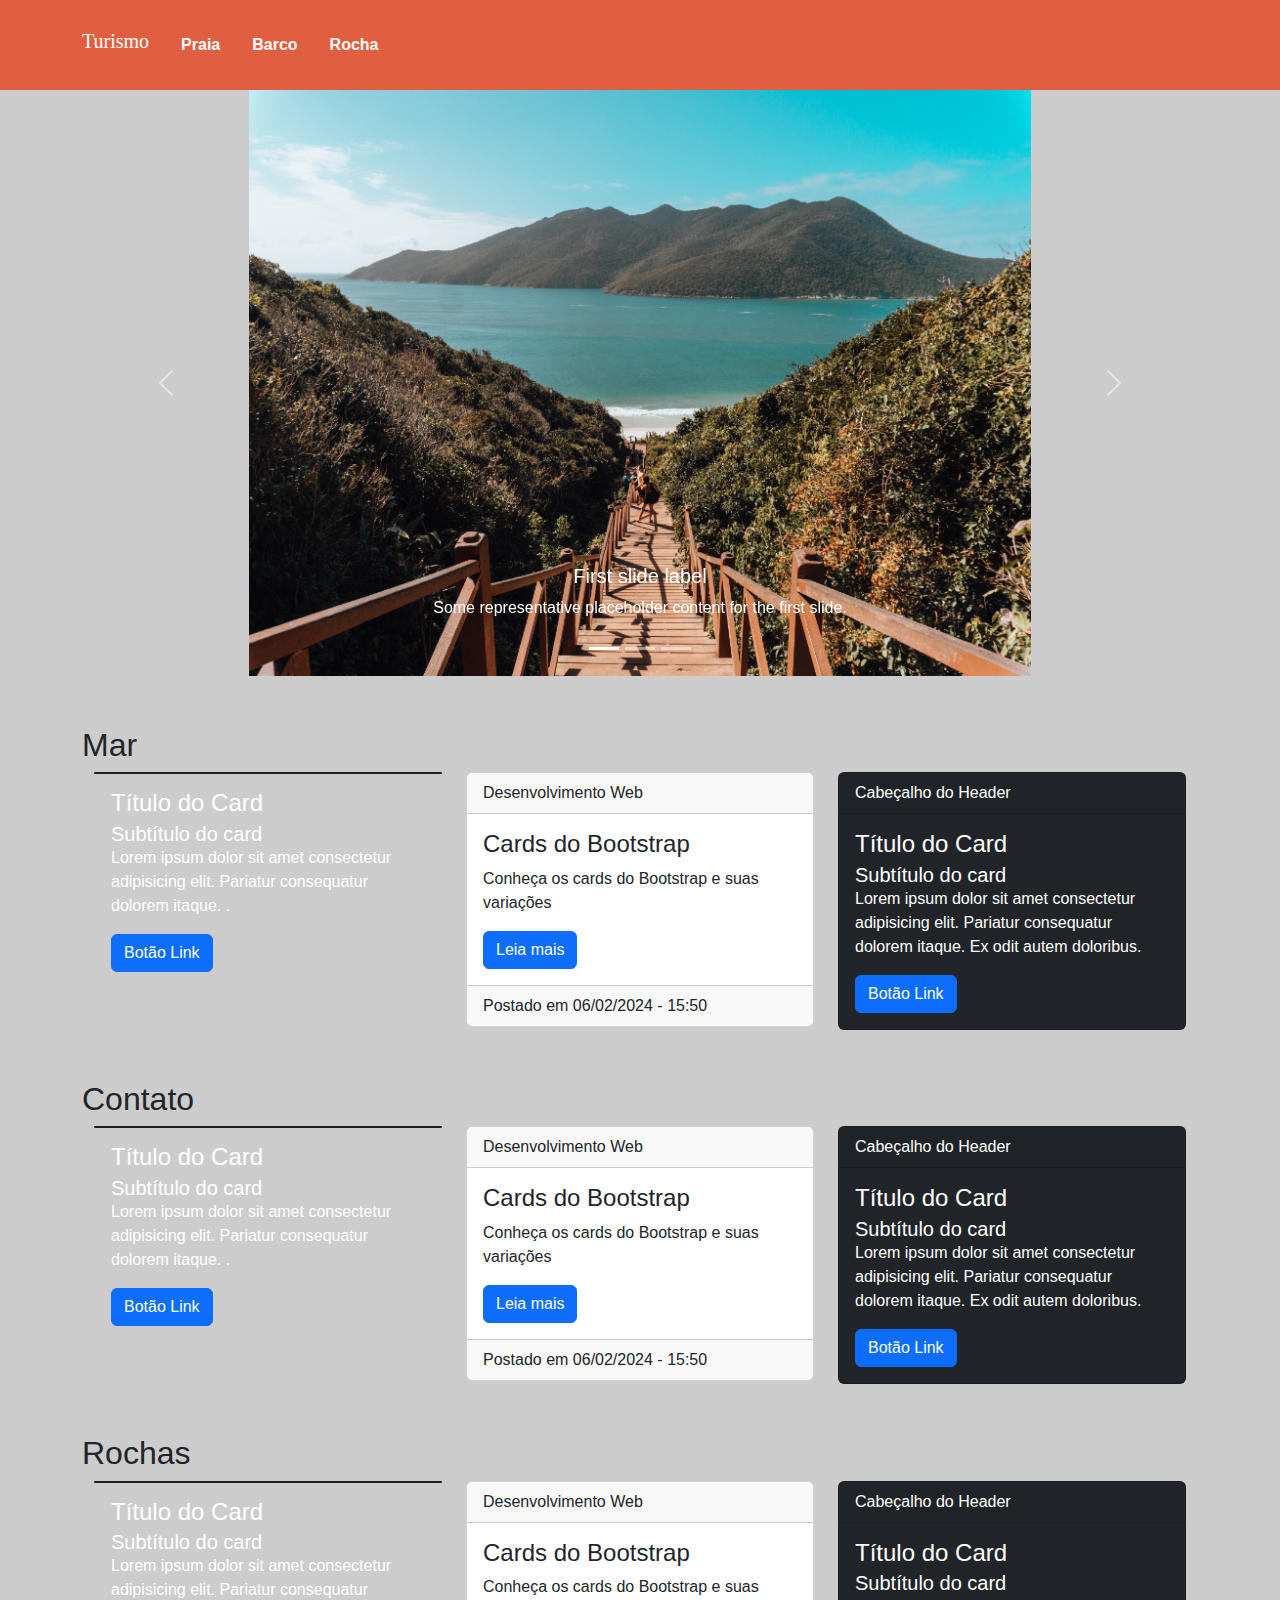
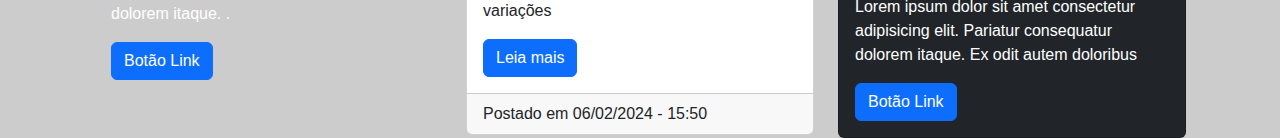
==== Mod_13_Work.html @ 32439004 "4" ====
<!doctype html>
<html lang="pt-br">
    <head>
        <meta charset="utf-8">
        <meta name="viewport" content="width=device-width, initial-scale=1">
        <title>Bootstrap demo</title>
        <link href="https://cdn.jsdelivr.net/npm/bootstrap@5.3.2/dist/css/bootstrap.min.css" rel="stylesheet">
        <link rel="stylesheet" href="https://cdn.jsdelivr.net/npm/bootstrap-icons@1.3.0/font/bootstrap-icons.css">

        <link rel="stylesheet" href="main.css">
        

        <style>
        
        body{            
            background-color: #ccc;
        }
        section{
          padding-top: 50px;
          height: auto
        }
        .img-fluid {
              max-width: 70%;
              height: auto;
              align-items: center
        }
        .navbar {
            background-color: #e15f41;
        }
        .nav .nav-link.active{
            background-color: #fff;
            color:#e15f41;
        }
        .nav-link, .navbar-brand, .navbar-brand:hover{
            color: #fff;
        }
        .navbar-brand{
            font-family: Pacifico, cursive;
        }

        </style>
    </head>
    <body>
        <!-- Navbar -->
        <header class="navbar navbar-expand-lg sticky-top p-4">
            <div class="container">
                <h1 class="navbar-brand">Turismo</h1>
                <button class="navbar-toggler" alt="#" type="button" data-bs-toggle="collapse" data-bs-target="#menu-navegacao">R<span class="navbar-toggler-icon">
                </span></button>
                <nav class="navbar-collapse collapse" id="menu-navegacao">
                    <ul class="nav nav-pills d-block d-md-flex">
                        <li class="nav-item fw-bold">
                            <a class="nav-link" href="#praia">Praia</a>
                        </li>
                        <li class="nav-item fw-bold">
                            <a class="nav-link" href="#barco">Barco</a>
                        </li>
                        <li class="nav-item fw-bold">
                            <a class="nav-link" href="#rocha">Rocha</a>
                        </li>
                    </ul>
                </nav>
            </div>    
        </header>
        
        <!-- carousel -->
        <div class="container">
            <div id="carouselExampleCaptions" class="carousel slide">
                <div class="carousel-indicators">
                  <button type="button" data-bs-target="#carouselExampleCaptions" data-bs-slide-to="0" class="active" aria-current="true" aria-label="Slide 1"></button>
                  <button type="button" data-bs-target="#carouselExampleCaptions" data-bs-slide-to="1" aria-label="Slide 2"></button>
                  <button type="button" data-bs-target="#carouselExampleCaptions" data-bs-slide-to="2" aria-label="Slide 3"></button>
                </div>
                <div class="carousel-inner">
                  <div class="carousel-item active">
                    <img src="./image/800x600_praia.jpg" class="d-block w-100 img-fluid mx-auto" alt="">
                    <div class="carousel-caption d-none d-md-block">
                      <h5>First slide label</h5>
                      <p>Some representative placeholder content for the first slide.</p>
                    </div>
                  </div>
                  <div class="carousel-item">
                    <img src="./image/800x600_boat.jpg" alt="#" class="d-block w-100 img-fluid mx-auto">
                    <div class="carousel-caption d-none d-md-block">
                      <h5>Second slide label</h5>
                      <p>Some representative placeholder content for the second slide.</p>
                    </div>
                  </div>
                  <div class="carousel-item">
                    <img src="./image/800x600_rock.jpg" class="d-block w-100 img-fluid mx-auto" alt="">
                    <div class="carousel-caption d-none d-md-block">
                      <h5>Third slide label</h5>
                      <p>Some representative placeholder content for the third slide.</p>
                    </div>
                  </div>
                </div>
                <button class="carousel-control-prev" type="button" data-bs-target="#carouselExampleCaptions" data-bs-slide="prev">
                  <span class="carousel-control-prev-icon" aria-hidden="true"></span>
                  <span class="visually-hidden">Previous</span>
                </button>
                <button class="carousel-control-next" type="button" data-bs-target="#carouselExampleCaptions" data-bs-slide="next">
                  <span class="carousel-control-next-icon" aria-hidden="true"></span>
                  <span class="visually-hidden">Next</span>
                </button>
              </div>
              
              <!-- cartoes -->
              <section id="praia">
                <h2>Mar</h2>
                <div class="container">
                  <div class="row">
                      <div class="col-lg-4 col-md-6 col-sm-12">
                          <article class="card text-bg-dark">
                              <img src="https://cdn.pixabay.com/photo/2017/10/12/18/09/venice-2845272_960_720.jpg" alt="">
                              <div class="card-img-overlay">
                                  <header><h4 class="card-title"> Título do Card</h4></header>                        
                                  <h5 class="card-subtitle">
                                      Subtítulo do card
                                  </h5>
                                  <p class="card-text">Lorem ipsum dolor sit amet consectetur adipisicing elit. Pariatur consequatur dolorem itaque. .</p>
                                  <a  href="#" class="btn btn-primary">Botão Link</a>
                              </div>                    
                          </article>               
                      </div>
                      <div class="col-lg-4 col-md-6 col-sm-12">
                          <article class="card">
                              <header class="card-header">
                                  Desenvolvimento Web
                              </header>
                              <img src="https://via.placeholder.com/100x100" alt="">
                              <div class="card-body">
                                  <h4 class="card-title"> Cards do Bootstrap</h4>
                                  <p class="card-text">Conheça os cards do Bootstrap e suas variações</p>
                                  <a  href="#" class="btn btn-primary">Leia mais</a>
                              </div>
                              <footer class="card-footer">
                                  Postado em <time>06/02/2024 - 15:50</time>
                              </footer>                  
                          </article>               
                      </div>
                      <div class="col-lg-4 col-md-6 col-sm-12">
                          <div class="card text-bg-dark" >
                              <div class="card-header">
                                  Cabeçalho do Header
                              </div>
                              <img src="https://via.placeholder.com/100x100" alt="">
                              <div class="card-body">
                                  <h4 class="card-title"> Título do Card</h4>
                                  <h5 class="card-subtitle">
                                      Subtítulo do card
                                  </h5>
                                  <p class="card-text">Lorem ipsum dolor sit amet consectetur adipisicing elit. Pariatur consequatur dolorem itaque. Ex odit autem doloribus.</p>
                                  <a  href="#" class="btn btn-primary">Botão Link</a>
                              </div>                    
                          </div>               
                      </div>
                      
                  </div>
              </div>
            </section>
            <section id="barco">
                <h2>Contato</h2>
                <div class="container">
                  <div class="row">
                      <div class="col-lg-4 col-md-6 col-sm-12">
                          <article class="card text-bg-dark">
                              <img src="https://cdn.pixabay.com/photo/2017/10/12/18/09/venice-2845272_960_720.jpg" alt="">
                              <div class="card-img-overlay">
                                  <header><h4 class="card-title"> Título do Card</h4></header>                        
                                  <h5 class="card-subtitle">
                                      Subtítulo do card
                                  </h5>
                                  <p class="card-text">Lorem ipsum dolor sit amet consectetur adipisicing elit. Pariatur consequatur dolorem itaque. .</p>
                                  <a  href="#" class="btn btn-primary">Botão Link</a>
                              </div>                    
                          </article>               
                      </div>
                      <div class="col-lg-4 col-md-6 col-sm-12">
                          <article class="card">
                              <header class="card-header">
                                  Desenvolvimento Web
                              </header>
                              <img src="https://via.placeholder.com/100x100" alt="">
                              <div class="card-body">
                                  <h4 class="card-title"> Cards do Bootstrap</h4>
                                  <p class="card-text">Conheça os cards do Bootstrap e suas variações</p>
                                  <a  href="#" class="btn btn-primary">Leia mais</a>
                              </div>
                              <footer class="card-footer">
                                  Postado em <time>06/02/2024 - 15:50</time>
                              </footer>                  
                          </article>               
                      </div>
                      <div class="col-lg-4 col-md-6 col-sm-12">
                          <div class="card text-bg-dark" >
                              <div class="card-header">
                                  Cabeçalho do Header
                              </div>
                              <img src="https://via.placeholder.com/100x100" alt="">
                              <div class="card-body">
                                  <h4 class="card-title"> Título do Card</h4>
                                  <h5 class="card-subtitle">
                                      Subtítulo do card
                                  </h5>
                                  <p class="card-text">Lorem ipsum dolor sit amet consectetur adipisicing elit. Pariatur consequatur dolorem itaque. Ex odit autem doloribus.</p>
                                  <a  href="#" class="btn btn-primary">Botão Link</a>
                              </div>                    
                          </div>               
                      </div>
                      
                  </div>
              </div>
            </section>
            <section id="rochas">
              <h2>Rochas</h2>
              <div class="container">
                <div class="row">
                    <div class="col-lg-4 col-md-6 col-sm-12">
                        <article class="card text-bg-dark">
                            <img src="https://cdn.pixabay.com/photo/2017/10/12/18/09/venice-2845272_960_720.jpg" alt="">
                            <div class="card-img-overlay">
                                <header><h4 class="card-title"> Título do Card</h4></header>                        
                                <h5 class="card-subtitle">
                                    Subtítulo do card
                                </h5>
                                <p class="card-text">Lorem ipsum dolor sit amet consectetur adipisicing elit. Pariatur consequatur dolorem itaque. .</p>
                                <a  href="#" class="btn btn-primary">Botão Link</a>
                            </div>                    
                        </article>               
                    </div>
                    <div class="col-lg-4 col-md-6 col-sm-12">
                        <article class="card">
                            <header class="card-header">
                                Desenvolvimento Web
                            </header>
                            <img src="https://via.placeholder.com/100x100" alt="">
                            <div class="card-body">
                                <h4 class="card-title"> Cards do Bootstrap</h4>
                                <p class="card-text">Conheça os cards do Bootstrap e suas variações</p>
                                <a  href="#" class="btn btn-primary">Leia mais</a>
                            </div>
                            <footer class="card-footer">
                                Postado em <time>06/02/2024 - 15:50</time>
                            </footer>                  
                        </article>               
                    </div>
                    <div class="col-lg-4 col-md-6 col-sm-12">
                        <div class="card text-bg-dark" >
                            <div class="card-header">
                                Cabeçalho do Header
                            </div>
                            <img src="https://via.placeholder.com/100x100" alt="">
                            <div class="card-body">
                                <h4 class="card-title"> Título do Card</h4>
                                <h5 class="card-subtitle">
                                    Subtítulo do card
                                </h5>
                                <p class="card-text">Lorem ipsum dolor sit amet consectetur adipisicing elit. Pariatur consequatur dolorem itaque. Ex odit autem doloribus </p>
                                <a  href="#" class="btn btn-primary">Botão Link</a>
                            </div>                    
                        </div>               
                    </div>
                    
                </div>
            </div>
          </section>

        
        <script src="https://cdn.jsdelivr.net/npm/bootstrap@5.3.2/dist/js/bootstrap.bundle.min.js"></script>
  </body>
</html>
---- main.css ----
body{
    font-family: Roboto, sans-serif;
  }
  
  .navbar {
    background-color: #e15f41 ;
  }
  .nav .nav-link.active{
    background-color: #fff;
    color:#e15f41
  }
  .nav-link, .navbar-brand, .navbar-brand:hover{
    color: #fff;
  }
  .navbar-brand{
    font-family: Pacifico, cursive;
  }
  
  @media (min-width: 641px) and (max-width: 1023px) {
      .container {
        max-width: 768px; /* Ajusta a largura do container */
      }
      
      .row {
        display: flex;
        flex-wrap: wrap;
      }
      
      .col-md-6 {
        flex: 0 1 50%;
      }
    }
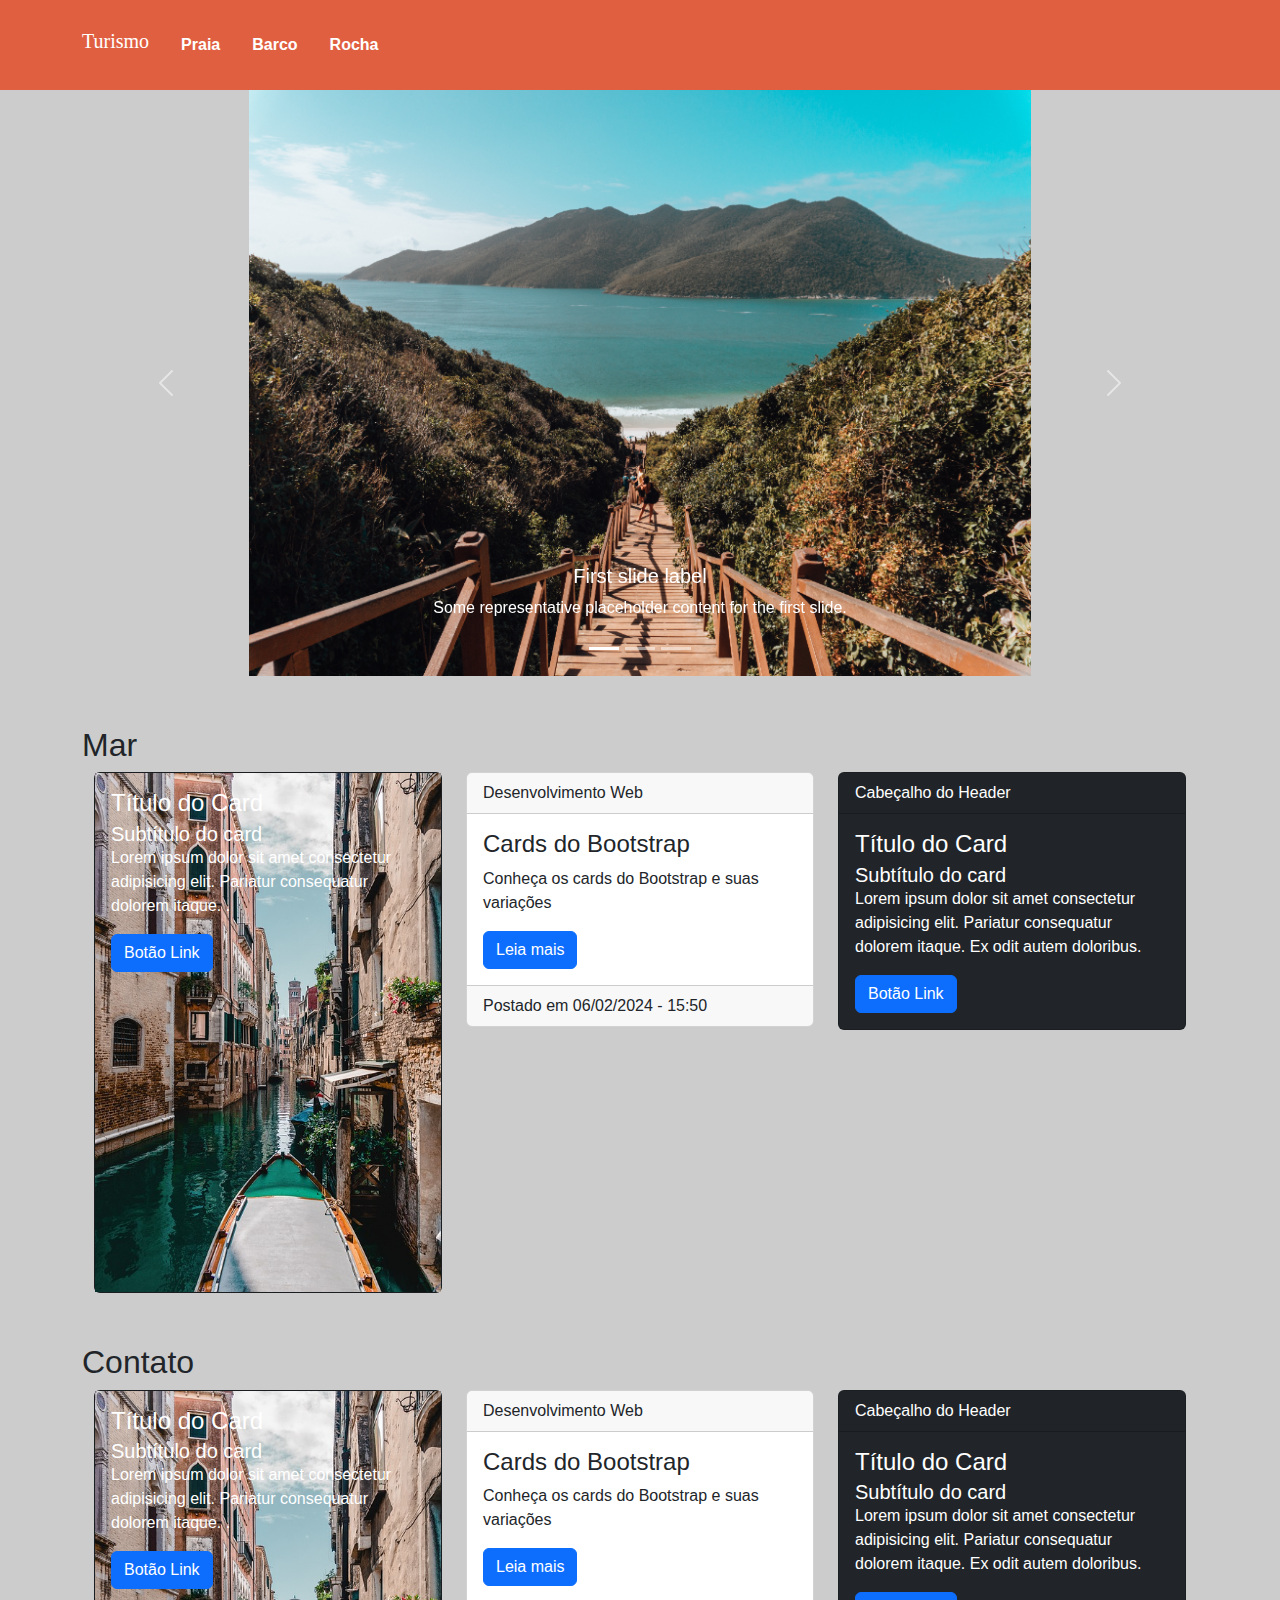
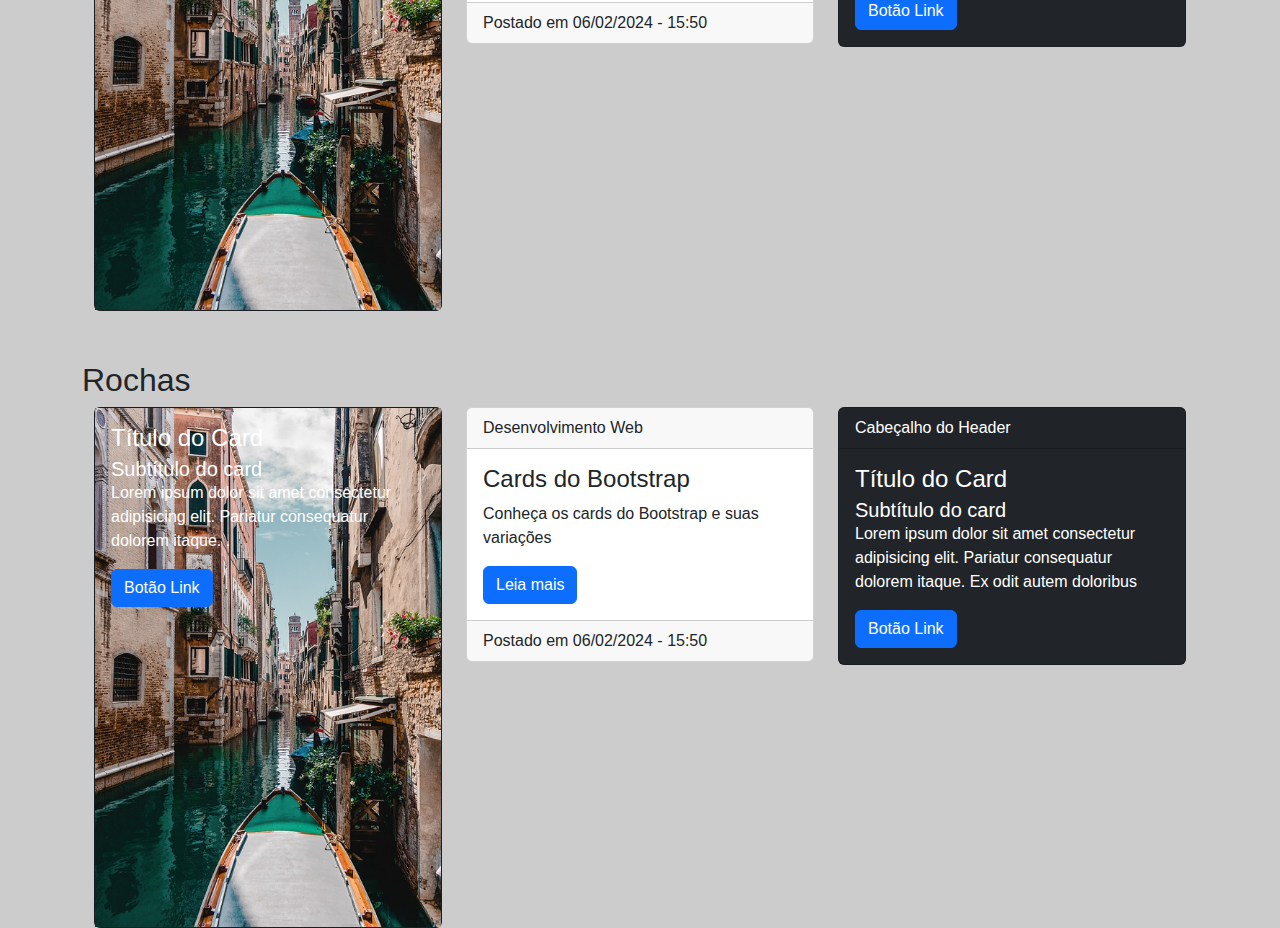
==== commit d916ac20: "push" ====
--- a/Mod_13_Work.html
+++ b/Mod_13_Work.html
@@ -7,7 +7,7 @@
         <link href="https://cdn.jsdelivr.net/npm/bootstrap@5.3.2/dist/css/bootstrap.min.css" rel="stylesheet">
         <link rel="stylesheet" href="https://cdn.jsdelivr.net/npm/bootstrap-icons@1.3.0/font/bootstrap-icons.css">
 
-        <link rel="stylesheet" href="main.css">
+        <link rel="stylesheet" href="./main.css">
         
 
         <style>
@@ -111,7 +111,7 @@
                   <div class="row">
                       <div class="col-lg-4 col-md-6 col-sm-12">
                           <article class="card text-bg-dark">
-                              <img src="https://cdn.pixabay.com/photo/2017/10/12/18/09/venice-2845272_960_720.jpg" alt="">
+                              <img src="./image/venice-2845272_960_720.jpg" alt="">
                               <div class="card-img-overlay">
                                   <header><h4 class="card-title"> Título do Card</h4></header>                        
                                   <h5 class="card-subtitle">
@@ -164,7 +164,7 @@
                   <div class="row">
                       <div class="col-lg-4 col-md-6 col-sm-12">
                           <article class="card text-bg-dark">
-                              <img src="https://cdn.pixabay.com/photo/2017/10/12/18/09/venice-2845272_960_720.jpg" alt="">
+                              <img src="./image/venice-2845272_960_720.jpg" alt="">
                               <div class="card-img-overlay">
                                   <header><h4 class="card-title"> Título do Card</h4></header>                        
                                   <h5 class="card-subtitle">
@@ -217,7 +217,7 @@
                 <div class="row">
                     <div class="col-lg-4 col-md-6 col-sm-12">
                         <article class="card text-bg-dark">
-                            <img src="https://cdn.pixabay.com/photo/2017/10/12/18/09/venice-2845272_960_720.jpg" alt="">
+                            <img src="./image/venice-2845272_960_720.jpg" alt="">
                             <div class="card-img-overlay">
                                 <header><h4 class="card-title"> Título do Card</h4></header>                        
                                 <h5 class="card-subtitle">
